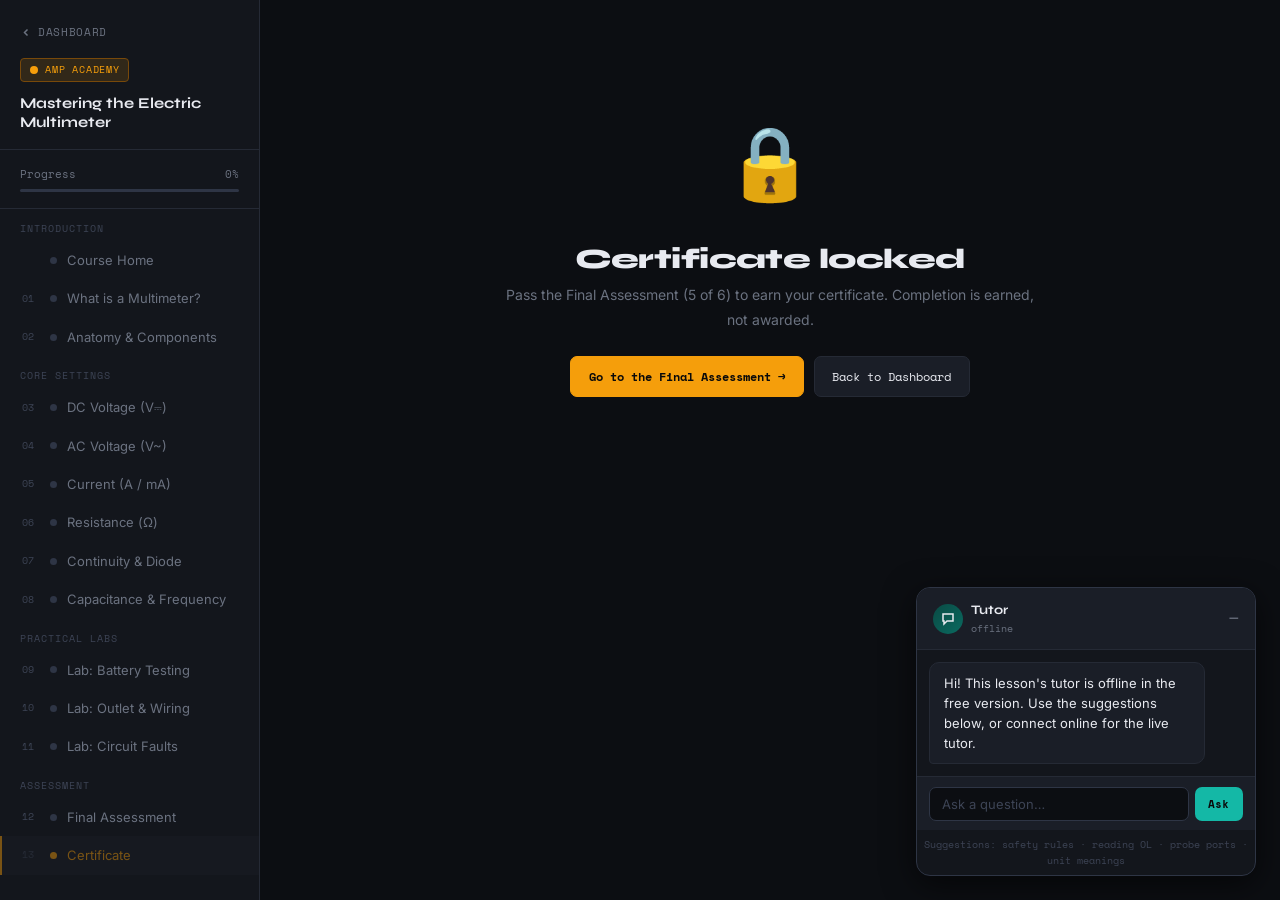
==== lessons/certificate.html @ abab2260 "multimeter_deploy with surface multimeter_deploy" ====
<!DOCTYPE html>
<html lang="en">
<head>
<meta charset="UTF-8"><meta name="viewport" content="width=device-width,initial-scale=1">
<title>Certificate — Mastering the Multimeter · Amp Academy</title>
<link rel="stylesheet" href="../css/course.css">
<link rel="stylesheet" href="../css/tutor.css">
</head>
<body>
<div class="app">
  <aside id="sidebar" class="sidebar"></aside>
  <main class="main">
    <div class="lesson-wrap fade-in">

      <!-- Locked state: shown until the Final Assessment is passed (B-2 honest gate) -->
      <div class="completion-screen" id="cert-locked" style="display:none">
        <span class="trophy">🔒</span>
        <h1 class="lesson-h1" style="text-align:center;font-size:28px">Certificate locked</h1>
        <p style="text-align:center;color:var(--muted);margin-bottom:1.5rem">Pass the Final Assessment (5 of 6) to earn your certificate. Completion is earned, not awarded.</p>
        <div style="display:flex;gap:10px;justify-content:center;flex-wrap:wrap">
          <a href="quiz-final.html" class="nav-btn primary">Go to the Final Assessment →</a>
          <a href="../index.html" class="nav-btn">Back to Dashboard</a>
        </div>
      </div>

      <!-- Earned certificate: only rendered after a real pass -->
      <div class="completion-screen" id="cert-earned" style="display:none">
        <span class="trophy">🏆</span>
        <h1 class="lesson-h1" style="text-align:center;font-size:28px">Course Complete!</h1>
        <p style="text-align:center;color:var(--muted);margin-bottom:2rem">You passed the assessment for Mastering the Electric Multimeter</p>
        <div class="cert-card">
          <div style="font-size:10px;font-family:var(--font-mono);color:var(--amber);letter-spacing:.12em;text-transform:uppercase;margin-bottom:.75rem">Certificate of Completion</div>
          <div style="font-family:var(--font-head);font-size:22px;font-weight:800;margin-bottom:.25rem;position:relative">Mastering the<br>Electric Multimeter</div>
          <div style="font-size:13px;color:var(--muted);margin-bottom:1.5rem">Amp Academy</div>
          <div style="display:flex;justify-content:space-between;font-size:12px;border-top:1px solid var(--border);padding-top:1rem;margin-top:1rem">
            <div><div style="color:var(--muted);font-size:10px;font-family:var(--font-mono);margin-bottom:2px">AWARDED TO</div><div style="font-weight:500" id="certName">Course Student</div></div>
            <div style="text-align:right"><div style="color:var(--muted);font-size:10px;font-family:var(--font-mono);margin-bottom:2px">DATE</div><div id="certDate" style="font-weight:500"></div></div>
          </div>
          <div style="margin-top:1rem;padding:.6rem .8rem;background:var(--amber-glow);border:1px solid var(--amber-dim);border-radius:6px;font-family:var(--font-mono);font-size:10px;color:var(--amber);text-align:center">8 LESSONS · 3 LABS · ASSESSMENT PASSED</div>
        </div>
        <div style="display:flex;gap:10px;justify-content:center;margin-top:1.5rem;flex-wrap:wrap">
          <button class="nav-btn primary" onclick="window.print()">Print / Save PDF</button>
          <a href="lesson-01.html" class="nav-btn">Review Course</a>
          <a href="../index.html" class="nav-btn">Back to Dashboard</a>
        </div>
      </div>

    </div>
  </main>
</div>
<div id="tutor-widget"></div>
<button id="tutor-tab" onclick="toggleTutor()">Ask Tutor</button>
<div class="toast" id="toast"></div>
<script src="../js/course.js"></script>
<script>
  initPage('certificate', 'Certificate');
  // B-2: verify the real pass state; never award on load.
  if (Progress.isComplete('quiz-final')) {
    document.getElementById('cert-earned').style.display = '';
    document.getElementById('certDate').textContent = new Date().toLocaleDateString('en-US',{month:'long',day:'numeric',year:'numeric'});
    Progress.markComplete('certificate');
    buildSidebar('certificate');
  } else {
    document.getElementById('cert-locked').style.display = '';
  }
</script>
</body>
</html>
---- css/course.css ----
/* ============================================================
   Mastering the Electric Multimeter — Tutor Course Stylesheet
   Amp Academy
   ============================================================ */

@import url('https://fonts.googleapis.com/css2?family=Syne:wght@400;500;600;700;800&family=Space+Mono:wght@400;700&family=Inter:wght@300;400;500&display=swap');

:root {
  --bg: #0c0e12;
  --surface: #13161c;
  --surface2: #1a1e27;
  --border: #252a35;
  --border2: #2e3545;
  --text: #e8eaf0;
  --muted: #6b7280;
  --dim: #3d4455;
  --amber: #f59e0b;
  --amber-dim: #78490a;
  --amber-glow: #f59e0b22;
  --teal: #14b8a6;
  --teal-dim: #0a4a44;
  --teal-glow: #14b8a622;
  --red: #ef4444;
  --red-dim: #5a1a1a;
  --red-glow: #ef444422;
  --blue: #3b82f6;
  --blue-dim: #1a2a5a;
  --blue-glow: #3b82f622;
  --green: #22c55e;
  --green-dim: #0a3a1a;
  --green-glow: #22c55e22;
  --purple: #a78bfa;
  --purple-dim: #2e1a5a;
  --font-head: 'Syne', sans-serif;
  --font-mono: 'Space Mono', monospace;
  --font-body: 'Inter', sans-serif;
}

*, *::before, *::after { box-sizing: border-box; margin: 0; padding: 0; }
html { scroll-behavior: smooth; }
body {
  background: var(--bg);
  color: var(--text);
  font-family: var(--font-body);
  font-size: 14px;
  line-height: 1.6;
  min-height: 100vh;
}

/* ── Layout ─────────────────────────────────────── */
.app { display: flex; min-height: 100vh; }

/* ── Sidebar ─────────────────────────────────────── */
.sidebar {
  width: 260px; flex-shrink: 0;
  background: var(--surface);
  border-right: 1px solid var(--border);
  display: flex; flex-direction: column;
  position: sticky; top: 0; height: 100vh;
  overflow-y: auto;
}
.sidebar-head { padding: 1.5rem 1.25rem 1rem; border-bottom: 1px solid var(--border); }
.back-link {
  display: flex; align-items: center; gap: 6px;
  font-size: 11px; color: var(--muted); cursor: pointer;
  margin-bottom: 1rem; font-family: var(--font-mono);
  text-transform: uppercase; letter-spacing: .06em;
  text-decoration: none;
}
.back-link:hover { color: var(--text); }
.course-badge {
  display: inline-flex; align-items: center; gap: 6px;
  background: var(--amber-glow); border: 1px solid var(--amber-dim);
  color: var(--amber); font-size: 10px; font-family: var(--font-mono);
  padding: 3px 8px; border-radius: 4px; margin-bottom: .75rem;
  text-transform: uppercase; letter-spacing: .08em;
}
.course-title-sm {
  font-family: var(--font-head); font-size: 15px;
  font-weight: 700; line-height: 1.3; color: var(--text);
}
.progress-wrap { padding: 1rem 1.25rem; border-bottom: 1px solid var(--border); }
.progress-label {
  display: flex; justify-content: space-between;
  font-size: 11px; color: var(--muted); margin-bottom: 6px;
  font-family: var(--font-mono);
}
.progress-track { height: 3px; background: var(--border2); border-radius: 2px; overflow: hidden; }
.progress-fill {
  height: 100%;
  background: linear-gradient(90deg, var(--amber), var(--teal));
  border-radius: 2px; transition: width .4s ease;
}
.nav-section {
  padding: .75rem 1.25rem .25rem;
  font-size: 10px; color: var(--dim);
  font-family: var(--font-mono);
  text-transform: uppercase; letter-spacing: .1em;
}
.nav-item {
  display: flex; align-items: center; gap: 10px;
  padding: .55rem 1.25rem; cursor: pointer;
  font-size: 13px; color: var(--muted);
  transition: background .15s, color .15s;
  border-left: 2px solid transparent;
  text-decoration: none;
}
.nav-item:hover { background: var(--surface2); color: var(--text); }
.nav-item.active { background: var(--surface2); color: var(--amber); border-left-color: var(--amber); }
.nav-item.done { color: var(--green); }
.nav-item.done .nav-dot { background: var(--green); }
.nav-dot { width: 7px; height: 7px; border-radius: 50%; background: var(--border2); flex-shrink: 0; transition: background .2s; }
.nav-item.active .nav-dot { background: var(--amber); }
.nav-num { font-family: var(--font-mono); font-size: 10px; color: var(--dim); width: 18px; flex-shrink: 0; }
.cert-btn {
  margin: 1rem 1.25rem;
  padding: .6rem; background: var(--amber-glow);
  border: 1px solid var(--amber-dim); color: var(--amber);
  border-radius: 6px; font-size: 12px; font-family: var(--font-mono);
  cursor: pointer; text-align: center; text-decoration: none;
  display: block; transition: background .15s;
}
.cert-btn:hover { background: var(--amber-dim); }

/* ── Main content ─────────────────────────────────── */
.main { flex: 1; min-width: 0; }
.lesson-wrap { max-width: 860px; margin: 0 auto; padding: 2.5rem 2rem; }

/* ── Typography ─────────────────────────────────── */
.lesson-meta { display: flex; align-items: center; gap: 10px; margin-bottom: 1.5rem; }
.lesson-num {
  font-family: var(--font-mono); font-size: 11px; color: var(--muted);
  background: var(--surface2); padding: 3px 8px; border-radius: 4px;
}
.lesson-type {
  font-family: var(--font-mono); font-size: 10px;
  text-transform: uppercase; letter-spacing: .08em; padding: 3px 8px; border-radius: 4px;
}
.type-lesson { background: var(--blue-glow); color: var(--blue); }
.type-test   { background: var(--teal-glow); color: var(--teal); }
.type-lab    { background: var(--amber-glow); color: var(--amber); }
.lesson-h1 {
  font-family: var(--font-head); font-size: 32px; font-weight: 800;
  line-height: 1.15; margin-bottom: .5rem; letter-spacing: -.02em;
}
.lesson-lead {
  font-size: 16px; color: var(--muted); line-height: 1.7;
  margin-bottom: 2rem; font-weight: 300;
}
.section-title {
  font-family: var(--font-head); font-size: 18px; font-weight: 700;
  margin: 2rem 0 .75rem; display: flex; align-items: center; gap: 8px;
}
.section-title::after { content: ''; flex: 1; height: 1px; background: var(--border); }
p { color: #c4c9d6; line-height: 1.75; margin-bottom: .9rem; font-size: 14px; }
strong { color: var(--text); font-weight: 500; }
em { color: var(--amber); font-style: normal; }

/* ── Meter diagram box ─────────────────────────── */
.meter-diagram {
  background: var(--surface); border: 1px solid var(--border);
  border-radius: 12px; padding: 1.5rem; margin: 1.5rem 0;
  position: relative; overflow: hidden;
}
.meter-diagram::before {
  content: ''; position: absolute; top: -40px; right: -40px;
  width: 160px; height: 160px;
  background: radial-gradient(circle, var(--amber-glow) 0%, transparent 70%);
  pointer-events: none;
}

/* ── Meter SVG layout ─────────────────────────── */
.meter-svg-wrap { display: flex; gap: 2rem; align-items: flex-start; flex-wrap: wrap; }
.meter-svg-labels { flex: 1; min-width: 200px; }
.label-item {
  display: flex; align-items: flex-start; gap: 10px;
  margin-bottom: .75rem; padding: .6rem .8rem;
  background: var(--surface2); border-radius: 6px;
  border-left: 2px solid var(--border2);
}
.label-item.highlight { border-left-color: var(--amber); }
.label-dot { width: 10px; height: 10px; border-radius: 50%; flex-shrink: 0; margin-top: 3px; }
.label-name { font-size: 12px; font-weight: 500; margin-bottom: 2px; }
.label-desc { font-size: 11px; color: var(--muted); line-height: 1.4; }

/* ── LCD Display mock ─────────────────────────── */
.display-mock {
  background: #0a1a0a; border: 2px solid #1a3a1a;
  border-radius: 8px; padding: 1rem 1.25rem;
  font-family: var(--font-mono); text-align: center; margin: .75rem 0;
}
.display-reading {
  font-size: 36px; font-weight: 700; color: var(--green);
  letter-spacing: .05em; text-shadow: 0 0 20px var(--green-glow);
}
.display-unit  { font-size: 14px; color: #4a8a5a; margin-top: 2px; }
.display-mode  { font-size: 10px; color: #2a5a3a; text-transform: uppercase; letter-spacing: .1em; margin-top: 4px; }

/* ── Settings grid ────────────────────────────── */
.settings-grid { display: grid; grid-template-columns: repeat(auto-fill, minmax(200px, 1fr)); gap: 10px; margin: 1rem 0; }
.setting-card {
  background: var(--surface2); border: 1px solid var(--border);
  border-radius: 8px; padding: .9rem;
  cursor: pointer; transition: border-color .15s, background .15s;
}
.setting-card:hover { border-color: var(--border2); background: #1f2330; }
.setting-card.active-card { border-color: var(--amber); background: var(--amber-glow); }
.setting-symbol { font-family: var(--font-mono); font-size: 22px; font-weight: 700; margin-bottom: .4rem; }
.setting-name  { font-size: 12px; font-weight: 500; margin-bottom: 3px; }
.setting-desc  { font-size: 11px; color: var(--muted); line-height: 1.4; }
.setting-range { font-family: var(--font-mono); font-size: 10px; color: var(--amber); margin-top: 5px; }

/* ── Example cards ────────────────────────────── */
.example-card { background: var(--surface); border: 1px solid var(--border); border-radius: 10px; overflow: hidden; margin: 1rem 0; }
.example-header {
  display: flex; align-items: center; justify-content: space-between;
  padding: .9rem 1.1rem; background: var(--surface2); border-bottom: 1px solid var(--border);
}
.example-title { font-family: var(--font-head); font-size: 14px; font-weight: 700; }
.example-tag {
  font-family: var(--font-mono); font-size: 10px;
  padding: 2px 8px; border-radius: 4px;
  text-transform: uppercase; letter-spacing: .06em;
}
.example-body { padding: 1.1rem; }
.step-list { counter-reset: steps; list-style: none; }
.step-list li {
  counter-increment: steps; display: flex; gap: 10px;
  margin-bottom: .65rem; font-size: 13px; align-items: flex-start;
}
.step-list li::before {
  content: counter(steps);
  font-family: var(--font-mono); font-size: 10px; font-weight: 700;
  min-width: 20px; height: 20px; display: flex; align-items: center;
  justify-content: center; background: var(--surface2);
  border: 1px solid var(--border2); border-radius: 4px;
  margin-top: 1px; flex-shrink: 0;
}

/* ── Badges ───────────────────────────────────── */
.reading-badge {
  display: inline-flex; align-items: center; gap: 5px;
  background: var(--green-dim); border: 1px solid #1a5a2a;
  color: var(--green); font-family: var(--font-mono);
  font-size: 12px; padding: 2px 8px; border-radius: 4px; margin: 2px;
}
.warning-badge {
  display: inline-flex; align-items: center; gap: 5px;
  background: var(--red-dim); border: 1px solid #5a1a1a;
  color: var(--red); font-size: 11px; padding: 2px 8px; border-radius: 4px; margin: 2px;
}
.info-badge {
  display: inline-flex; align-items: center; gap: 5px;
  background: var(--blue-glow); border: 1px solid var(--blue-dim);
  color: var(--blue); font-size: 11px; padding: 2px 8px; border-radius: 4px; margin: 2px;
}

/* ── Callouts ─────────────────────────────────── */
.callout { border-radius: 8px; padding: .9rem 1.1rem; margin: 1rem 0; display: flex; gap: 10px; font-size: 13px; }
.callout-warn   { background: var(--amber-glow); border: 1px solid var(--amber-dim); color: #d4a010; }
.callout-danger { background: var(--red-glow);   border: 1px solid var(--red-dim);   color: #cc3333; }
.callout-tip    { background: var(--teal-glow);  border: 1px solid var(--teal-dim);  color: var(--teal); }
.callout-icon { font-size: 16px; flex-shrink: 0; margin-top: 1px; }
.callout strong { color: inherit; }

/* ── Quiz ─────────────────────────────────────── */
.quiz-wrap { background: var(--surface); border: 1px solid var(--border); border-radius: 12px; padding: 1.5rem; margin: 1.5rem 0; }
.quiz-q { font-family: var(--font-head); font-size: 16px; font-weight: 700; margin-bottom: 1rem; line-height: 1.4; }
.quiz-options { display: flex; flex-direction: column; gap: 8px; margin-bottom: 1rem; }
.quiz-opt {
  display: flex; align-items: center; gap: 10px;
  padding: .7rem .9rem; background: var(--surface2);
  border: 1px solid var(--border); border-radius: 7px;
  cursor: pointer; font-size: 13px;
  transition: border-color .15s, background .15s;
}
.quiz-opt:hover  { border-color: var(--border2); background: #1f2330; }
.quiz-opt.selected { border-color: var(--amber); background: var(--amber-glow); }
.quiz-opt.correct  { border-color: var(--green); background: var(--green-dim); }
.quiz-opt.wrong    { border-color: var(--red);   background: var(--red-dim);   }
.quiz-letter {
  font-family: var(--font-mono); font-size: 11px;
  width: 22px; height: 22px; border-radius: 4px;
  background: var(--border); display: flex; align-items: center;
  justify-content: center; flex-shrink: 0;
}
.quiz-feedback { font-size: 13px; padding: .75rem; border-radius: 6px; display: none; }
.quiz-feedback.show     { display: block; animation: fadeIn .2s ease; }
.quiz-feedback.right    { background: var(--green-dim); border: 1px solid #1a5a2a; color: #6dcc8a; }
.quiz-feedback.wrong-fb { background: var(--red-dim);   border: 1px solid #5a2020; color: #cc7777; }
.quiz-check-btn {
  padding: .6rem 1.25rem; background: var(--amber); color: #0a0a0a;
  border: none; border-radius: 6px; font-family: var(--font-mono);
  font-size: 12px; font-weight: 700; cursor: pointer; margin-top: .5rem;
  transition: opacity .15s;
}
.quiz-check-btn:hover    { opacity: .85; }
.quiz-check-btn:disabled { opacity: .4; cursor: default; }

/* ── Lesson navigation ────────────────────────── */
.lesson-nav {
  display: flex; justify-content: space-between; align-items: center;
  margin-top: 3rem; padding-top: 1.5rem; border-top: 1px solid var(--border);
}
.nav-btn {
  display: flex; align-items: center; gap: 8px;
  padding: .6rem 1.1rem; border: 1px solid var(--border);
  background: var(--surface2); color: var(--text);
  border-radius: 7px; font-family: var(--font-mono); font-size: 12px;
  cursor: pointer; text-decoration: none;
  transition: border-color .15s, background .15s;
}
.nav-btn:hover   { border-color: var(--border2); background: #1f2330; }
.nav-btn.primary { background: var(--amber); border-color: var(--amber); color: #0a0a0a; font-weight: 700; }
.nav-btn.primary:hover { opacity: .88; }
.nav-btn.disabled { opacity: .3; pointer-events: none; }

/* ── Table ────────────────────────────────────── */
.data-table { width: 100%; border-collapse: collapse; font-size: 12px; font-family: var(--font-mono); margin: 1rem 0; }
.data-table thead tr { background: var(--surface2); border-bottom: 1px solid var(--border); }
.data-table th { padding: .6rem .8rem; text-align: left; color: var(--muted); }
.data-table td { padding: .5rem .8rem; color: var(--text); border-bottom: 1px solid var(--border); }
.data-table tr:last-child td { border-bottom: none; }

/* ── Completion / Certificate ─────────────────── */
.completion-screen { text-align: center; padding: 4rem 2rem; max-width: 600px; margin: 0 auto; }
.trophy { font-size: 72px; margin-bottom: 1.5rem; display: block; }
.cert-card {
  background: var(--surface); border: 2px solid var(--amber-dim);
  border-radius: 16px; padding: 2rem; margin: 2rem auto; max-width: 480px;
  position: relative; overflow: hidden;
}
.cert-card::before {
  content: ''; position: absolute; inset: 0;
  background: linear-gradient(135deg, var(--amber-glow) 0%, transparent 50%);
  pointer-events: none;
}

/* ── Toast ────────────────────────────────────── */
.toast {
  position: fixed; bottom: 1.5rem; right: 1.5rem;
  background: var(--surface); border: 1px solid var(--border);
  border-radius: 8px; padding: .7rem 1rem;
  font-size: 12px; font-family: var(--font-mono);
  opacity: 0; transform: translateY(8px);
  transition: opacity .2s, transform .2s;
  pointer-events: none; z-index: 999;
}
.toast.show { opacity: 1; transform: translateY(0); }

/* ── Animations ───────────────────────────────── */
@keyframes fadeIn { from { opacity: 0; transform: translateY(8px); } to { opacity: 1; transform: translateY(0); } }
.fade-in { animation: fadeIn .3s ease; }

/* ── Responsive ───────────────────────────────── */
@media (max-width: 768px) {
  .sidebar { display: none; }
  .lesson-wrap { padding: 1.5rem 1rem; }
  .lesson-h1 { font-size: 24px; }
  .meter-svg-wrap { flex-direction: column; }
}

/* ── AA scrub 2026-06-18: mobile drawer · locked cert · install button ── */
.nav-toggle{display:none;position:fixed;top:10px;left:10px;z-index:60;background:#161922;color:#fff;border:1px solid #2a2f3c;border-radius:8px;padding:7px;cursor:pointer}
.nav-item.locked{opacity:.45}
.aa-install-btn{display:none;position:fixed;right:14px;bottom:14px;z-index:60;background:#c8a84b;color:#181200;border:0;border-radius:10px;padding:10px 16px;font-weight:700;cursor:pointer}
@media(max-width:768px){
  .nav-toggle{display:block}
  .sidebar{position:fixed;top:0;left:0;height:100%;z-index:55;transform:translateX(-100%);transition:transform .2s ease;max-width:84vw}
  .app.nav-open .sidebar{transform:none;box-shadow:0 0 0 9999px rgba(0,0,0,.45)}
  .main{padding-top:52px}
}
---- css/tutor.css ----
/* ── Tutor Chat Widget ──────────────────────────────────── */

#tutor-widget {
  position: fixed;
  bottom: 1.5rem;
  right: 1.5rem;
  width: 340px;
  max-height: 480px;
  background: var(--surface);
  border: 1px solid var(--border2);
  border-radius: 14px;
  display: flex;
  flex-direction: column;
  overflow: hidden;
  box-shadow: 0 8px 32px rgba(0,0,0,.6);
  z-index: 500;
}

#tutor-tab {
  position: fixed;
  bottom: 1.5rem;
  right: 1.5rem;
  background: var(--teal);
  color: #0a0a0a;
  border: none;
  border-radius: 10px;
  padding: .6rem 1rem;
  font-family: var(--font-mono);
  font-size: 12px;
  font-weight: 700;
  cursor: pointer;
  z-index: 500;
  display: none;
  align-items: center;
  gap: 6px;
  box-shadow: 0 4px 16px rgba(20,184,166,.3);
  transition: opacity .15s;
}
#tutor-tab:hover { opacity: .88; }

.tutor-header {
  display: flex;
  align-items: center;
  justify-content: space-between;
  padding: .75rem 1rem;
  background: var(--surface2);
  border-bottom: 1px solid var(--border);
  flex-shrink: 0;
}

.tutor-avatar {
  width: 30px;
  height: 30px;
  border-radius: 50%;
  background: linear-gradient(135deg, var(--teal-dim), #0a6a60);
  display: flex;
  align-items: center;
  justify-content: center;
  font-size: 14px;
  flex-shrink: 0;
}

.tutor-messages {
  flex: 1;
  overflow-y: auto;
  padding: .75rem;
  display: flex;
  flex-direction: column;
  gap: .6rem;
  scroll-behavior: smooth;
}

.tutor-messages::-webkit-scrollbar { width: 4px; }
.tutor-messages::-webkit-scrollbar-track { background: transparent; }
.tutor-messages::-webkit-scrollbar-thumb { background: var(--border2); border-radius: 2px; }

.tutor-msg {
  padding: .6rem .85rem;
  border-radius: 10px;
  font-size: 13px;
  line-height: 1.55;
  max-width: 88%;
  word-break: break-word;
}

.tutor-msg-ai {
  background: var(--surface2);
  border: 1px solid var(--border);
  color: var(--text);
  align-self: flex-start;
  border-bottom-left-radius: 4px;
}

.tutor-msg-user {
  background: var(--teal-dim);
  border: 1px solid var(--teal-glow);
  color: #c0f0ec;
  align-self: flex-end;
  border-bottom-right-radius: 4px;
}

.tutor-thinking {
  color: var(--muted);
  font-family: var(--font-mono);
  font-size: 18px;
  letter-spacing: 4px;
  animation: blink 1s infinite;
}

@keyframes blink {
  0%, 100% { opacity: 1; }
  50%       { opacity: .3; }
}

.tutor-input-row {
  display: flex;
  gap: 6px;
  padding: .6rem .75rem;
  border-top: 1px solid var(--border);
  background: var(--surface2);
  flex-shrink: 0;
}

.tutor-input-row input {
  flex: 1;
  background: var(--bg);
  border: 1px solid var(--border2);
  border-radius: 7px;
  padding: .5rem .75rem;
  color: var(--text);
  font-family: var(--font-body);
  font-size: 13px;
  outline: none;
  transition: border-color .15s;
}
.tutor-input-row input:focus { border-color: var(--teal); }
.tutor-input-row input::placeholder { color: var(--dim); }
.tutor-input-row input:disabled { opacity: .5; }

.tutor-send-btn {
  padding: .5rem .85rem;
  background: var(--teal);
  border: none;
  border-radius: 7px;
  color: #0a0a0a;
  font-family: var(--font-mono);
  font-size: 11px;
  font-weight: 700;
  cursor: pointer;
  transition: opacity .15s;
  flex-shrink: 0;
}
.tutor-send-btn:hover { opacity: .85; }

/* ── Responsive: hide tutor on mobile ─────────── */
@media (max-width: 480px) {
  #tutor-widget { width: calc(100vw - 2rem); right: 1rem; bottom: 1rem; }
}
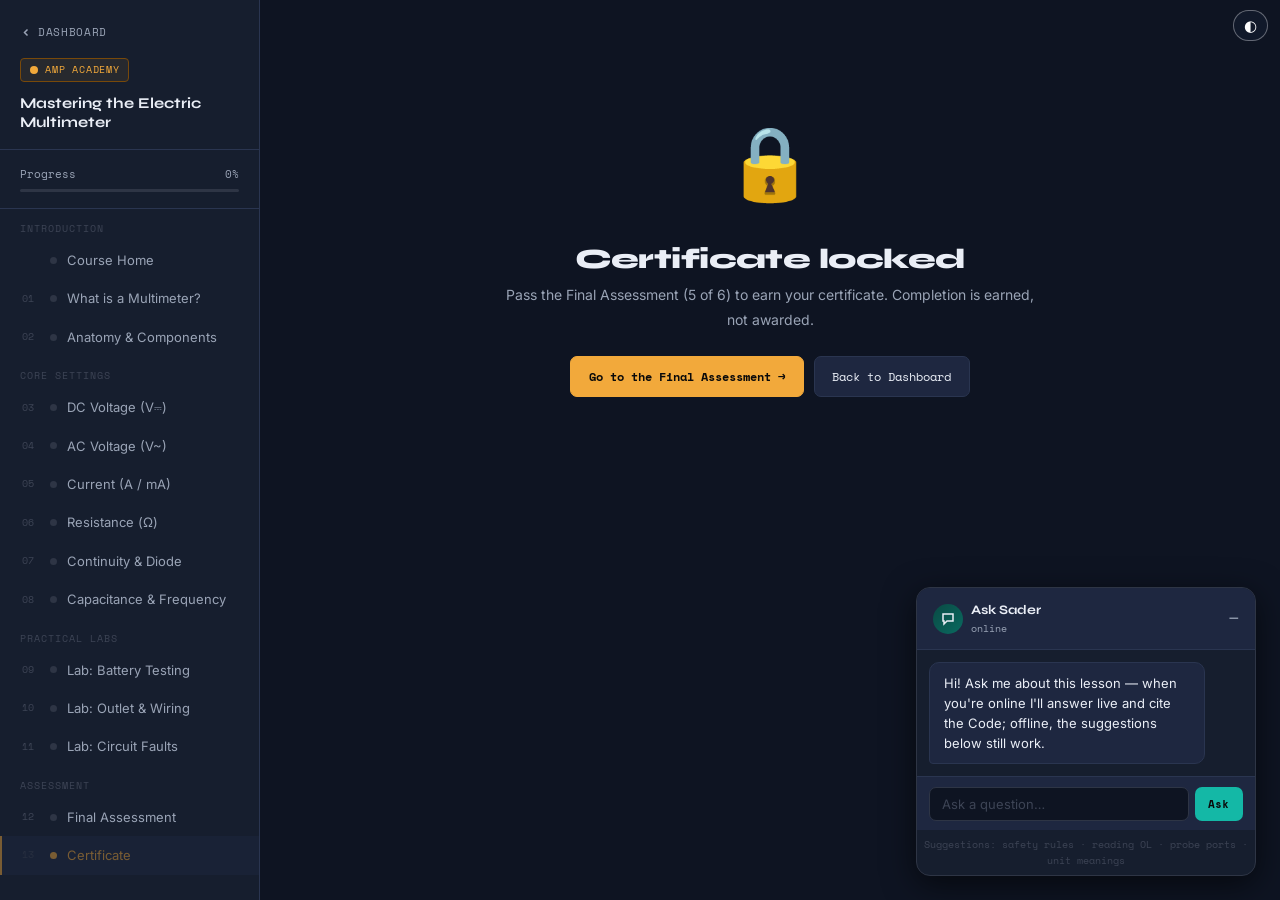
==== commit 38e22ff9: "deploy 2026-06-23 — Ask Sader rename + Perry→Electrical Code Coach scrub + ECC store" ====
--- a/lessons/certificate.html
+++ b/lessons/certificate.html
@@ -49,9 +49,11 @@
   </main>
 </div>
 <div id="tutor-widget"></div>
-<button id="tutor-tab" onclick="toggleTutor()">Ask Tutor</button>
+<button id="tutor-tab" onclick="toggleTutor()">Ask Sader</button>
 <div class="toast" id="toast"></div>
 <script src="../js/course.js"></script>
+<script src="../js/aa-tutor-config.js"></script>
+<script src="../js/aa-tutor-relay.js"></script>
 <script>
   initPage('certificate', 'Certificate');
   // B-2: verify the real pass state; never award on load.
--- a/css/course.css
+++ b/css/course.css
@@ -6,17 +6,17 @@
 @import url('https://fonts.googleapis.com/css2?family=Syne:wght@400;500;600;700;800&family=Space+Mono:wght@400;700&family=Inter:wght@300;400;500&display=swap');
 
 :root {
-  --bg: #0c0e12;
-  --surface: #13161c;
-  --surface2: #1a1e27;
-  --border: #252a35;
-  --border2: #2e3545;
-  --text: #e8eaf0;
-  --muted: #6b7280;
+  --bg: #0E1422;
+  --surface: #161E2E;
+  --surface2: #1E2740;
+  --border: #2A3550;
+  --border2: #2E3545;
+  --text: #EAEEF6;
+  --muted: #9AA4B6;
   --dim: #3d4455;
-  --amber: #f59e0b;
+  --amber: #F2A93B;
   --amber-dim: #78490a;
-  --amber-glow: #f59e0b22;
+  --amber-glow: #F2A93B14;
   --teal: #14b8a6;
   --teal-dim: #0a4a44;
   --teal-glow: #14b8a622;
@@ -370,3 +370,5 @@
   .app.nav-open .sidebar{transform:none;box-shadow:0 0 0 9999px rgba(0,0,0,.45)}
   .main{padding-top:52px}
 }
+html[data-theme="light"]{--bg:#F6F8FC;--surface:#FFFFFF;--surface2:#EEF2F8;--border:#D8E0EC;--text:#16202E;--muted:#5A6472}
+.aa-tgl{position:fixed;top:10px;right:12px;z-index:99999;font-size:15px;line-height:1;background:rgba(20,30,50,.55);color:#fff;border:1px solid rgba(255,255,255,.35);border-radius:999px;padding:7px 10px;cursor:pointer}
